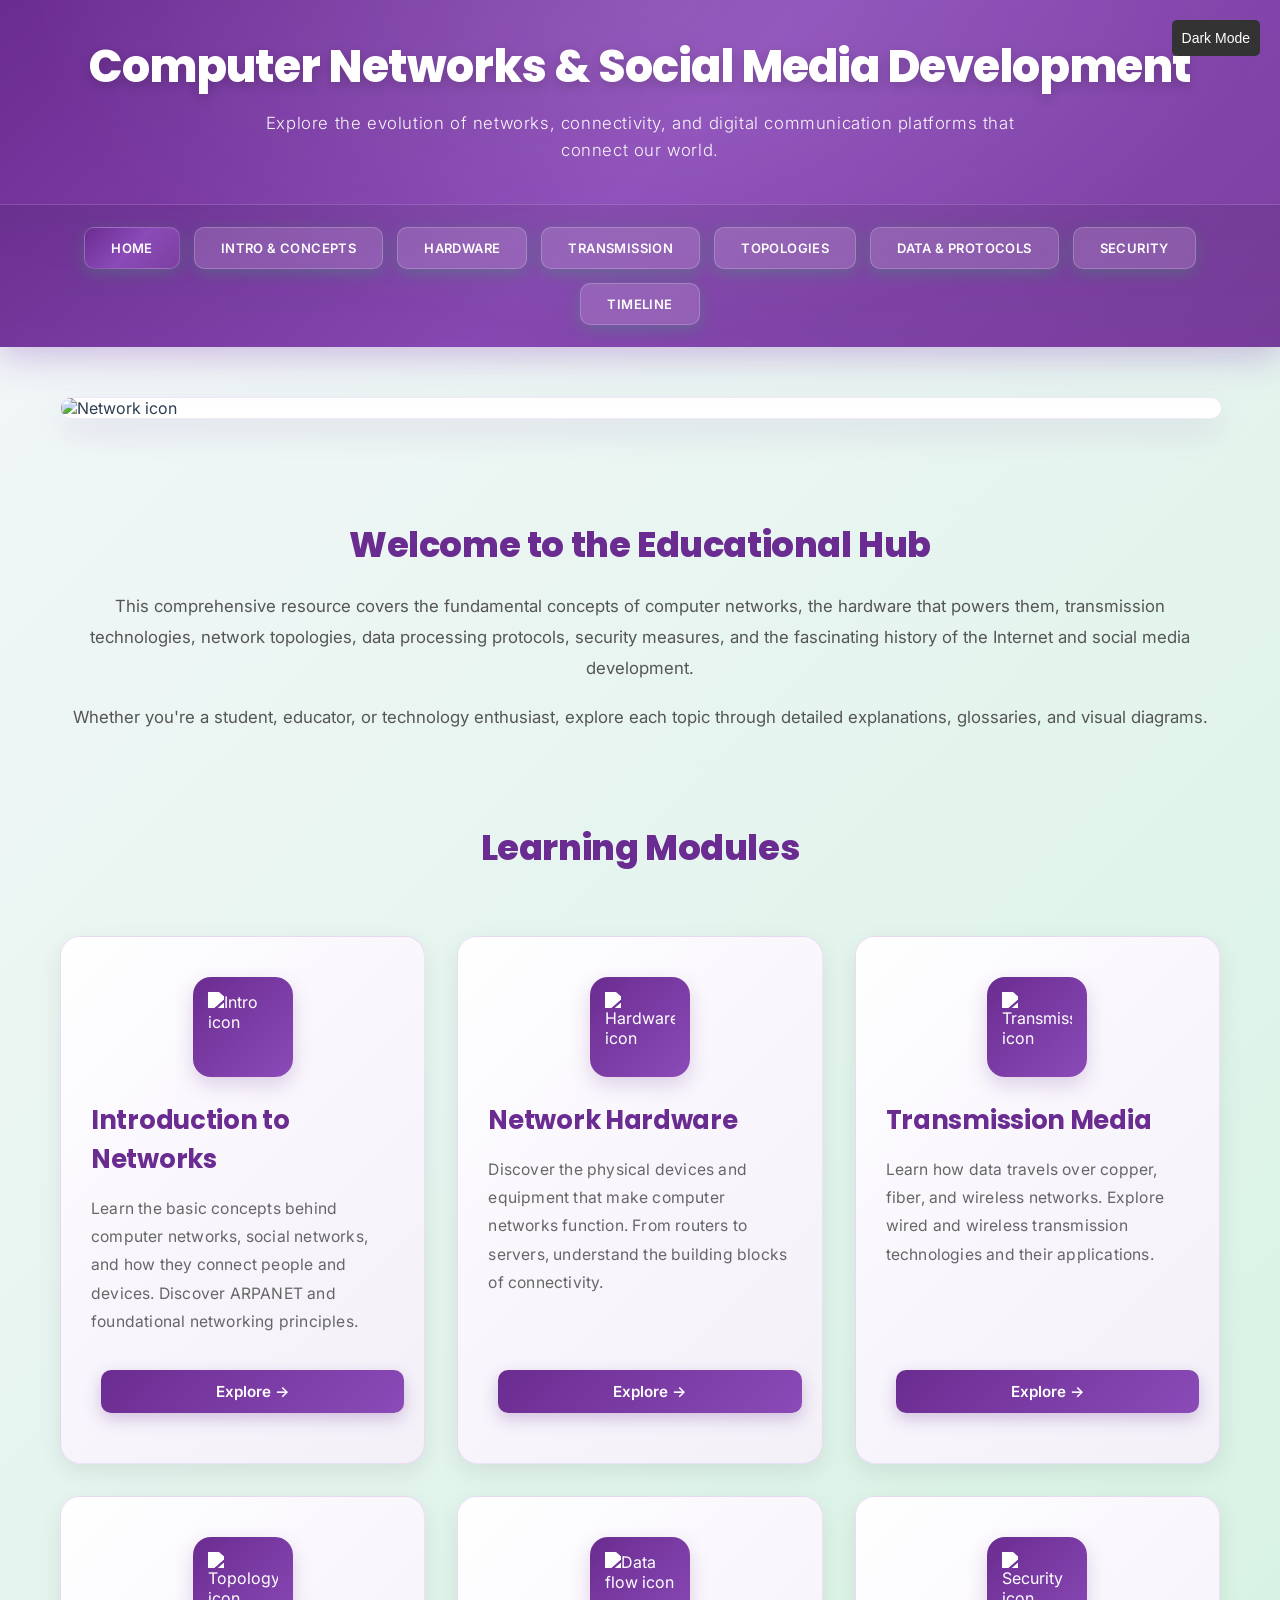
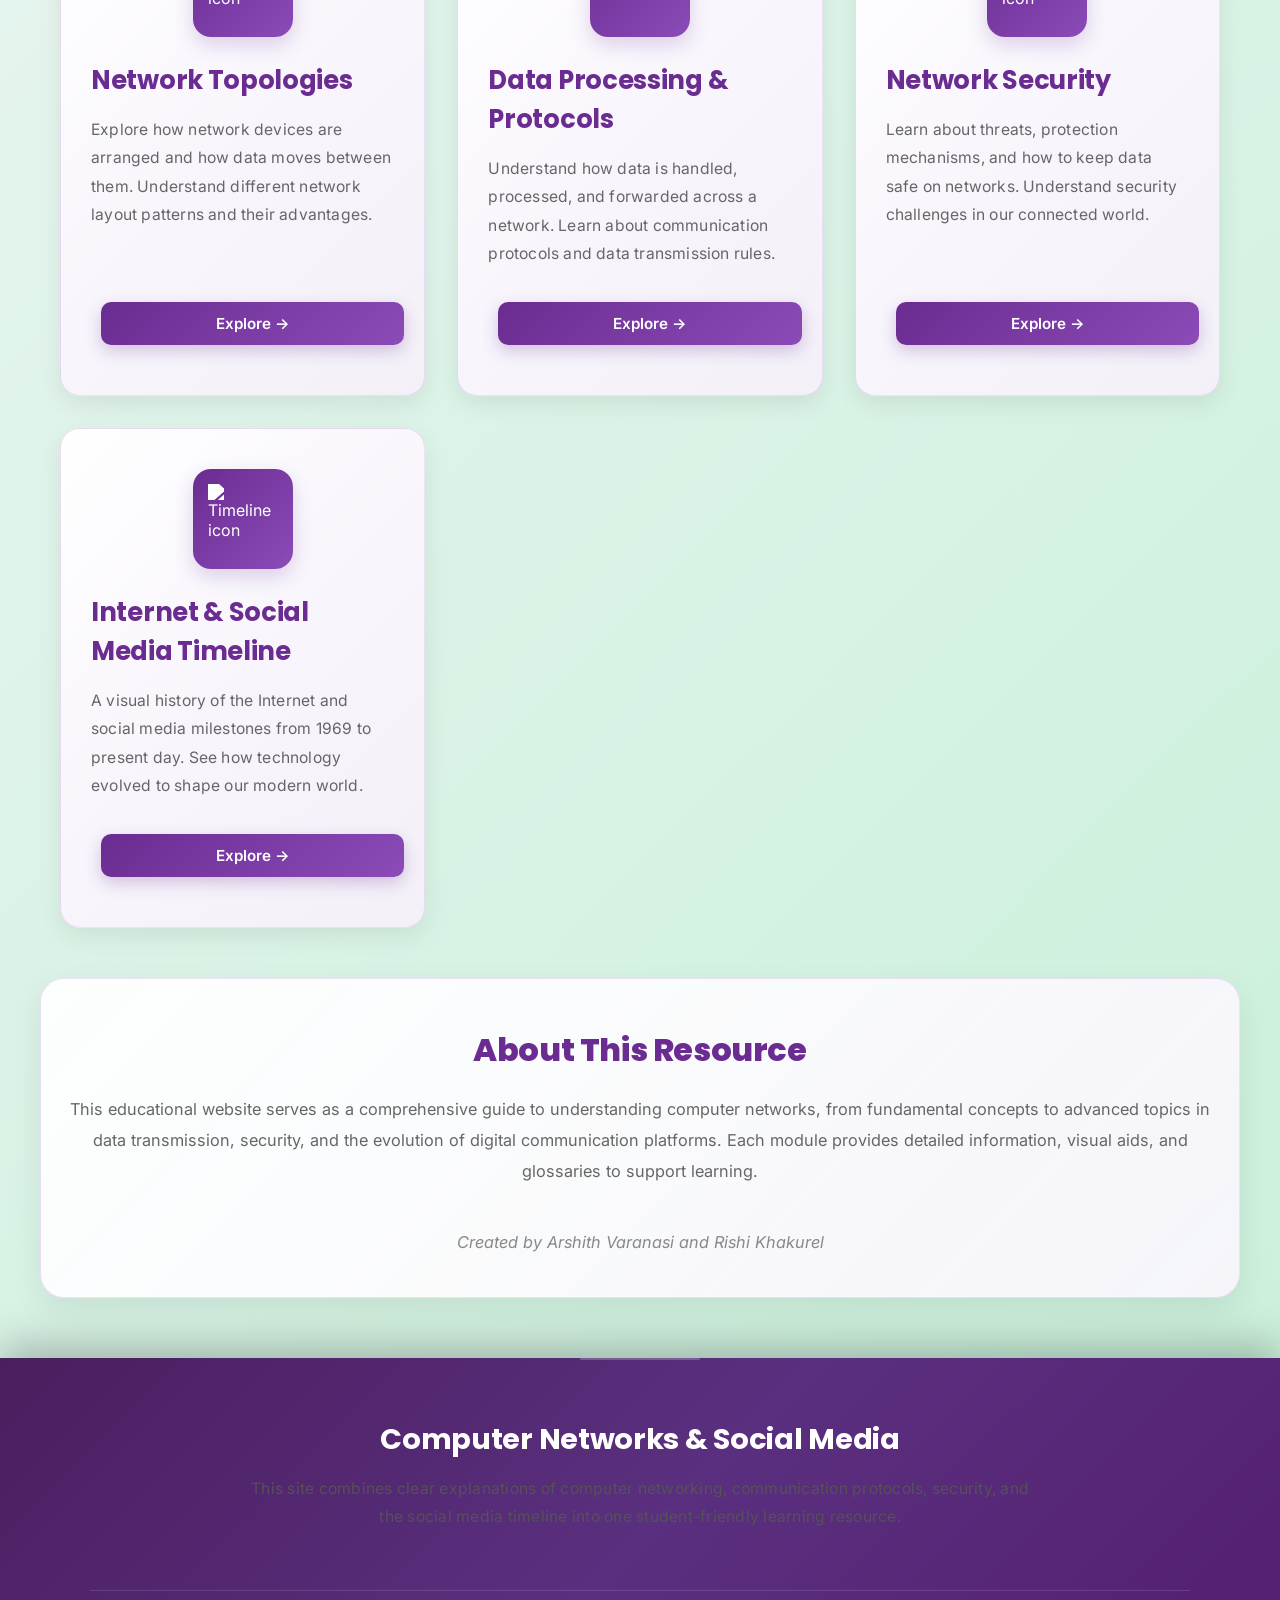
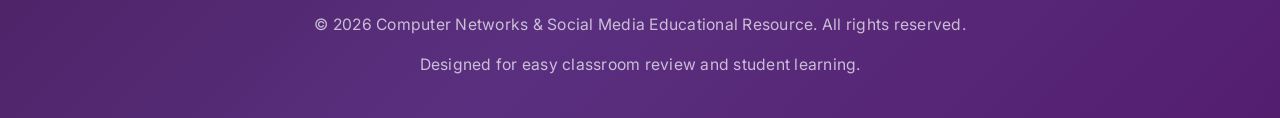
==== index.html @ 251a7e6c "Add files via upload" ====
<!DOCTYPE html>
<html lang="en">
<!-- FILE COMMENTS: index.html - Home page introducing the site, navigation menu, dark mode toggle, module cards, and about section. -->
<head>
    <!-- Page metadata and stylesheet link for page layout and theme -->
    <meta charset="UTF-8">
    <meta name="viewport" content="width=device-width, initial-scale=1.0">
    <title>Computer Networks & Social Media Timeline - Educational Resource</title>
    <link rel="stylesheet" href="style.css">
</head>
<body>
    <!-- Site header includes branding, navigation, and a theme toggle button -->
    <header class="site-header">
        <div class="site-branding">
            <h1>Computer Networks & Social Media Development</h1>
            <p class="subtitle">Explore the evolution of networks, connectivity, and digital communication platforms that connect our world.</p>
        </div>

                <!-- Navigation menu for moving across topic pages -->
        <nav>
            <a href="index.html" class="active">HOME</a>
            <a href="page1.html">INTRO & CONCEPTS</a>
            <a href="page2.html">HARDWARE</a>
            <a href="page3.html">TRANSMISSION</a>
            <a href="page4.html">TOPOLOGIES</a>
            <a href="page5.html">DATA & PROTOCOLS</a>
            <a href="page6.html">SECURITY</a>
            <a href="page7.html">TIMELINE</a>
        </nav>

                <!-- Button toggles dark mode and stores preference in localStorage -->
        <button id="dark-mode-toggle" style="position: fixed; top: 20px; right: 20px; z-index: 1001; padding: 10px; background: #333; color: white; border: none; border-radius: 5px; cursor: pointer;">Dark Mode </button>
    </header>

        <!-- JavaScript handles dark mode, sticky navigation, and page load behavior -->
    <script>
        document.addEventListener('DOMContentLoaded', function() {
            const isDarkMode = localStorage.getItem('darkMode') === 'true';
            if (isDarkMode) {
                document.body.classList.add('dark-mode');
                document.getElementById('dark-mode-toggle').textContent = 'Light Mode';
            }
        });

        window.addEventListener('scroll', function() {
            const nav = document.querySelector('nav');
            const header = document.querySelector('.site-header');
            const body = document.body;
            const headerHeight = header.offsetHeight;
            
            if (window.pageYOffset > headerHeight - 80) {
                nav.classList.add('sticky-nav');
                body.classList.add('nav-sticky');
            } else {
                nav.classList.remove('sticky-nav');
                body.classList.remove('nav-sticky');
            }
        });

        document.getElementById('dark-mode-toggle').addEventListener('click', function() {
            document.body.classList.toggle('dark-mode');
            const button = document.getElementById('dark-mode-toggle');
            const isDark = document.body.classList.contains('dark-mode');
            button.textContent = isDark ? 'Light Mode' : 'Dark Mode';
            localStorage.setItem('darkMode', isDark);
        });
    </script>

        <!-- Icon or illustration representing the current page theme -->
    <div class="page-icon">
        <img src="images/img1.webp" alt="Network icon">
    </div>

        <!-- Intro section explains the purpose of this educational resource -->
    <section class="intro-section">
        <h2>Welcome to the Educational Hub</h2>
        <p>This comprehensive resource covers the fundamental concepts of computer networks, the hardware that powers them, transmission technologies, network topologies, data processing protocols, security measures, and the fascinating history of the Internet and social media development.</p>
        <p>Whether you're a student, educator, or technology enthusiast, explore each topic through detailed explanations, glossaries, and visual diagrams.</p>
    </section>

    <section id="pages" class="pages-grid">
        <h2>Learning Modules</h2>
        
        <div class="page-card">
            <div class="card-icon">
                <img src="images/img4.svg" alt="Intro icon">
            </div>
            <h3>Introduction to Networks</h3>
            <p>Learn the basic concepts behind computer networks, social networks, and how they connect people and devices. Discover ARPANET and foundational networking principles.</p>
            <a href="page1.html" class="card-link">Explore →</a>
        </div>

        <div class="page-card">
            <div class="card-icon">
                <img src="https://images.unsplash.com/vector-1768405714040-582cff068970?q=80&w=1160&auto=format&fit=crop&ixlib=rb-4.1.0&ixid=M3wxMjA3fDB8MHxwaG90by1wYWdlfHx8fGVufDB8fHx8fA%3D%3D" alt="Hardware icon">
            </div>
            <h3>Network Hardware</h3>
            <p>Discover the physical devices and equipment that make computer networks function. From routers to servers, understand the building blocks of connectivity.</p>
            <a href="page2.html" class="card-link">Explore →</a>
        </div>

        <div class="page-card">
            <div class="card-icon">
                <img src="https://images.unsplash.com/vector-1762514272686-6409a6d37521?w=500&auto=format&fit=crop&q=60&ixlib=rb-4.1.0&ixid=M3wxMjA3fDB8MHxzZWFyY2h8NTl8fHRyYW5zbWlzc2lvbnxlbnwwfHwwfHx8MA%3D%3D" alt="Transmission icon">
            </div>
            <h3>Transmission Media</h3>
            <p>Learn how data travels over copper, fiber, and wireless networks. Explore wired and wireless transmission technologies and their applications.</p>
            <a href="page3.html" class="card-link">Explore →</a>
        </div>

        <div class="page-card">
            <div class="card-icon">
                <img src="https://images.unsplash.com/vector-1774963118379-eccd7ddd542d?w=500&auto=format&fit=crop&q=60&ixlib=rb-4.1.0&ixid=M3wxMjA3fDB8MHxzZWFyY2h8NDd8fG5ldHdvcmslMjBoYXJkd2FyZXxlbnwwfHwwfHx8MA%3D%3D" alt="Topology icon">
            </div>
            <h3>Network Topologies</h3>
            <p>Explore how network devices are arranged and how data moves between them. Understand different network layout patterns and their advantages.</p>
            <a href="page4.html" class="card-link">Explore →</a>
        </div>

        <div class="page-card">
            <div class="card-icon">
                <img src="https://cdn-icons-png.flaticon.com/512/8439/8439120.png" alt="Data flow icon">
            </div>
            <h3>Data Processing & Protocols</h3>
            <p>Understand how data is handled, processed, and forwarded across a network. Learn about communication protocols and data transmission rules.</p>
            <a href="page5.html" class="card-link">Explore →</a>
        </div>

        <div class="page-card">
            <div class="card-icon">
                <img src="https://images.unsplash.com/vector-1775556823900-485aad78c43a?q=80&w=1160&auto=format&fit=crop&ixlib=rb-4.1.0&ixid=M3wxMjA3fDB8MHxwaG90by1wYWdlfHx8fGVufDB8fHx8fA%3D%3D" alt="Security icon">
            </div>
            <h3>Network Security</h3>
            <p>Learn about threats, protection mechanisms, and how to keep data safe on networks. Understand security challenges in our connected world.</p>
            <a href="page6.html" class="card-link">Explore →</a>
        </div>

        <div class="page-card">
            <div class="card-icon">
                <img src="https://images.unsplash.com/vector-1775556827361-23c926ce6c55?q=80&w=1160&auto=format&fit=crop&ixlib=rb-4.1.0&ixid=M3wxMjA3fDB8MHxwaG90by1wYWdlfHx8fGVufDB8fHx8fA%3D%3D" alt="Timeline icon">
            </div>
            <h3>Internet & Social Media Timeline</h3>
            <p>A visual history of the Internet and social media milestones from 1969 to present day. See how technology evolved to shape our modern world.</p>
            <a href="page7.html" class="card-link">Explore →</a>
        </div>
    </section>

    <section class="about-section">
        <h2>About This Resource</h2>
        <p>This educational website serves as a comprehensive guide to understanding computer networks, from fundamental concepts to advanced topics in data transmission, security, and the evolution of digital communication platforms. Each module provides detailed information, visual aids, and glossaries to support learning.</p>
        <p style="text-align: center; margin-top: 40px; font-style: italic; color: #888;">Created by Arshith Varanasi and Rishi Khakurel</p>
    </section>

            <!-- Footer section contains site credits, copyright, and additional links -->
        <footer class="site-footer">
        <div class="footer-content">
            <div class="footer-brand">
                <h3>Computer Networks & Social Media</h3>
                <p>This site combines clear explanations of computer networking, communication protocols, security, and the social media timeline into one student-friendly learning resource.</p>
            </div>
        <div class="footer-bottom">
            <p class="footer-note">&copy; 2026 Computer Networks & Social Media Educational Resource. All rights reserved.</p>
            <p class="footer-note">Designed for easy classroom review and student learning.</p>
        </div>
    </footer>
    
</body>
</html>
---- style.css ----
/* style.css - Global styling, theme variables, responsive layout, cards, footer, and timeline styles */
@import url('https://fonts.googleapis.com/css2?family=Poppins:wght@300;400;500;600;700;800&family=Inter:wght@300;400;500;600&display=swap');

/* Root CSS variables for the light theme, colors, and reusable design values */
:root {
  --bg-body: linear-gradient(135deg, #f5f7fa 0%, #c7f0d8 100%);
  --color-body: #2c3e50;
  --bg-header: linear-gradient(135deg, #6b2c91 0%, #8b4bb8 50%, #7c3fa0 100%);
  --bg-footer: linear-gradient(135deg, #4a1f5f 0%, #5a2f7f 50%, #541e6f 100%);
  --color-nav: white;
  --bg-nav-a: rgba(255, 255, 255, 0.15);
  --bg-a: linear-gradient(135deg, #3aafa9 0%, #2b7a 100%);
  --color-a: white;
  --color-h2: #6b2c91;
  --bg-glossary: linear-gradient(135deg, rgba(255, 255, 255, 0.99) 0%, rgba(248, 245, 252, 0.98) 100%);
  --bg-glossary-item: linear-gradient(135deg, #ffffff 0%, #faf8fc 100%);
  --color-dt: #6b2c91;
  --color-dd: #666;
  --bg-white: #ffffff;
  --color-purple: #6b2c91;
  --color-gray: #666;
  --color-p: #555;
  --border-color: rgba(139, 75, 184, 0.12);
  --shadow-color: rgba(0, 0, 0, 0.08);
  --footer-color: white;
  --footer-link-color: rgba(255, 255, 255, 0.88);
  --gradient-purple: linear-gradient(90deg, #9c27b0, #6b2c91);
  --nav-before-bg: rgba(255, 255, 255, 0.1);
  --nav-hover-bg: rgba(255, 255, 255, 0.25);
  --nav-hover-border: rgba(255, 255, 255, 0.5);
  --timeline-line: #8b4bb8;
  --timeline-bg: white;
  --timeline-border: #8b4bb8;
  --timeline-shadow: rgba(0,0,0,0.3);
  --timeline-hover-shadow: rgba(58, 175, 169, 0.2);
  --page-card-bg: linear-gradient(135deg, #ffffff 0%, #f8f5fc 50%, #f3f0f8 100%);
  --page-card-border: rgba(139, 75, 184, 0.15);
  --page-card-shadow: rgba(0, 0, 0, 0.08);
  --page-card-icon-bg: linear-gradient(135deg, #6b2c91 0%, #8b4bb8 100%);
  --page-card-link-bg: linear-gradient(135deg, #6b2c91 0%, #8b4bb8 100%);
  --page-card-link-hover-bg: linear-gradient(135deg, #8b4bb8 0%, #6b2c91 100%);
  --intro-card-bg: linear-gradient(135deg, #ffffff 0%, #f8f5fc 50%, #f3f0f8 100%);
  --intro-card-border: #9c27b0;
  --intro-card-hover-border: #7b1fa2;
  --about-section-bg: linear-gradient(135deg, rgba(255, 255, 255, 0.95) 0%, rgba(248, 245, 252, 0.92) 100%);
  --about-section-border: rgba(139, 75, 184, 0.15);
}

/* Dark mode overrides set when the site is in dark theme mode */
.dark-mode {
  --bg-body: #000000;
  --color-body: #ffffff;
  --bg-header: #000000;
  --bg-footer: #000000;
  --color-nav: #ffffff;
  --bg-nav-a: rgba(255, 255, 255, 0.1);
  --bg-a: #000000;
  --color-a: #ffffff;
  --color-h2: #ffffff;
  --bg-glossary: #000000;
  --bg-glossary-item: #1a1a1a;
  --color-dt: #ffffff;
  --color-dd: #e0e0e0;
  --bg-white: #000000;
  --color-purple: #ffffff;
  --color-gray: #e0e0e0;
  --color-p: #e0e0e0;
  --border-color: rgba(255, 255, 255, 0.2);
  --shadow-color: rgba(255, 255, 255, 0.1);
  --footer-color: #ffffff;
  --footer-link-color: #e0e0e0;
  --gradient-purple: linear-gradient(90deg, #ffffff, #ffffff);
  --nav-before-bg: rgba(255, 255, 255, 0.15);
  --nav-hover-bg: rgba(255, 255, 255, 0.2);
  --nav-hover-border: rgba(255, 255, 255, 0.4);
  --timeline-line: #ffffff;
  --timeline-bg: #1a1a1a;
  --timeline-border: #ffffff;
  --timeline-shadow: rgba(255, 255, 255, 0.15);
  --timeline-hover-shadow: rgba(255, 255, 255, 0.25);
  --page-card-bg: #1a1a1a;
  --page-card-border: rgba(255, 255, 255, 0.2);
  --page-card-shadow: rgba(255, 255, 255, 0.1);
  --page-card-icon-bg: #ffffff;
  --page-card-link-bg: #ffffff;
  --page-card-link-hover-bg: #e0e0e0;
  --intro-card-bg: #1a1a1a;
  --intro-card-border: #ffffff;
  --intro-card-hover-border: #e0e0e0;
  --about-section-bg: #1a1a1a;
  --about-section-border: rgba(255, 255, 255, 0.2);
}

/* Styles for the dark mode toggle button, fixed on screen */
#dark-mode-toggle {
    position: fixed;
    top: 20px;
    right: 20px;
    z-index: 1001;
    padding: 10px 15px;
    background: #333;
    color: white;
    border: none;
    border-radius: 5px;
    cursor: pointer;
    font-size: 14px;
    transition: background 0.3s ease, top 0.3s ease;
}

/* Adjust dark mode toggle placement when the navigation becomes sticky */
body.nav-sticky #dark-mode-toggle {
    top: 88px !important;
}

#dark-mode-toggle:hover {
    background: #555;
}

.dark-mode #dark-mode-toggle {
    background: #ffffff;
    color: #000000;
}

.dark-mode #dark-mode-toggle:hover {
    background: #e0e0e0;
}

/* Dark Mode Hover Styles */
.dark-mode .glossary-item:hover dt {
    color: #e0e0e0;
}

.dark-mode .intro-card:hover h3 {
    color: #e0e0e0;
}

.dark-mode .intro-card h3 {
    color: #ffffff;
}

.dark-mode .intro-card p {
    color: #e0e0e0;
}

.dark-mode .intro-card .highlight {
    color: #ffffff;
}

.dark-mode .page-card h3 {
    color: #ffffff;
}

.dark-mode .page-card:hover h3 {
    color: #e0e0e0;
}

.dark-mode .page-card p {
    color: #e0e0e0;
}

.dark-mode .page-card .card-icon {
    background: #ffffff;
}

.dark-mode .page-card .card-icon img {
    filter: brightness(0) invert(0);
}

.dark-mode /* CTA button styles inside page cards */
.card-link {
    color: #000000;
}

.dark-mode .card-link:hover {
    color: #000000;
}

.dark-mode .glossary-grid:hover {
    border-color: #ffffff;
}

.dark-mode .glossary-item:hover {
    border-color: #ffffff;
}

.dark-mode .glossary-item dd {
    color: #e0e0e0;
}

.dark-mode .about-section /* Heading level 2 styles for section headings */
h2 {
    color: #ffffff;
}

.dark-mode .about-section p {
    color: #e0e0e0;
}

.dark-mode .intro-section h2 {
    color: #ffffff;
}

.dark-mode .intro-section p {
    color: #e0e0e0;
}

.dark-mode body > h2 {
    color: #ffffff;
}

.dark-mode body > h2::before {
    background: linear-gradient(180deg, #ffffff, #ffffff);
}

.dark-mode body > h2::after {
    background: linear-gradient(90deg, #ffffff, #ffffff);
}

.dark-mode .content h2 {
    color: #ffffff;
}

.dark-mode .content p {
    color: #e0e0e0;
}

.dark-mode dt {
    color: #ffffff;
}

.dark-mode dd {
    color: #e0e0e0;
}

.dark-mode #dark-mode-toggle:hover {
    background: #e0e0e0;
}

/* Global HTML element styles for smooth scrolling and overflow control */
html {
    overflow-x: hidden;
    scroll-behavior: smooth;
}

/* Body styles define base typography, background, animation, and color transitions */
body {
    font-family: 'Inter', sans-serif;
    margin: 0;
    padding: 0;
    background: var(--bg-body);
    min-height: 100vh;
    width: 100%;
    box-sizing: border-box;
    overflow-x: hidden;
    color: var(--color-body);
    animation: fadeIn 0.4s ease-in;
    transition: background 0.5s ease, color 0.5s ease;
}

body > *:not(.site-header):not(.site-footer) {
    margin: 30px auto 0;
    max-width: 1200px;
    padding: 20px;
    box-sizing: border-box;
    transition: margin-top 0.3s ease;
}

body.nav-sticky > *:not(.site-header):not(.site-footer) {
    margin: 80px auto 0;
}

/* Header bar styles including background, shadows, and positioning */
.site-header {
    background: var(--bg-header);
    width: 100%;
    padding: 0;
    margin: 0;
    box-shadow: 0 8px 32px rgba(139, 75, 184, 0.3), 0 0 60px rgba(139, 75, 184, 0.1);
    box-sizing: border-box;
    transition: all 0.3s ease;
    animation: slideDown 0.35s ease-out;
    position: relative;
}

.site-header::after {
    content: '';
    position: absolute;
    top: 0;
    left: 0;
    right: 0;
    bottom: 0;
    background: radial-gradient(ellipse at 50% 0%, rgba(255, 255, 255, 0.1) 0%, transparent 70%);
    pointer-events: none;
}

/* Footer container styling with background, padding, and text alignment */
.site-footer {
    position: relative;
    background: var(--bg-footer);
    width: 100%;
    padding: 60px 25px 40px;
    margin: 0;
    color: var(--footer-color);
    text-align: center;
    box-shadow: 0 -12px 40px rgba(0, 0, 0, 0.25);
    box-sizing: border-box;
    margin-top: 60px;
    animation: slideUp 0.35s ease-out 0.05s both;
    overflow: hidden;
    transition: background 0.5s ease, color 0.5s ease;
}

/* Decorative footer top line accent */
.site-footer::before {
    content: '';
    position: absolute;
    top: 0;
    left: 50%;
    transform: translateX(-50%);
    width: 120px;
    height: 2px;
    background: rgba(255, 255, 255, 0.22);
    border-radius: 999px;
}

.site-footer .footer-content {
    max-width: 1100px;
    margin: 0 auto;
    padding: 0 15px;
    display: flex;
    flex-direction: column;
    align-items: center;
    gap: 20px;
}

.site-footer .footer-brand {
    display: grid;
    gap: 14px;
    text-align: center;
}

.site-footer h3 {
    margin: 0;
    font-size: 1.8rem;
    font-weight: 700;
    letter-spacing: -0.3px;
}

.site-footer p {
    margin: 0;
    font-size: 0.98rem;
    line-height: 1.75;
    letter-spacing: 0.25px;
    font-weight: 400;
    opacity: 0.92;
}

.site-footer .footer-links {
    display: none;
}

.site-footer .footer-column h4 {
    margin: 0 0 12px 0;
    font-size: 1rem;
    font-weight: 700;
    letter-spacing: 0.2px;
    text-transform: uppercase;
    opacity: 0.9;
}

.site-footer .footer-column a,
.site-footer .footer-column p {
    display: block;
    color: var(--footer-link-color);
    text-decoration: none;
    margin-bottom: 12px;
    font-size: 0.95rem;
    line-height: 1.7;
    transition: color 0.5s ease;
}

.site-footer .footer-column a:hover {
    color: #ffffff;
}

.site-footer .footer-bottom {
    margin: 40px auto 0;
    max-width: 1100px;
    padding: 20px 15px 0;
    border-top: 1px solid rgba(255, 255, 255, 0.12);
    display: flex;
    flex-wrap: wrap;
    justify-content: center;
    gap: 12px;
    text-align: center;
}

.footer-note {
    color: rgba(255, 255, 255, 0.75);
    font-size: 0.88rem;
    margin: 0;
}

@media screen and (max-width: 860px) {
    .site-footer .footer-content {
        flex-direction: column;
    }
}

@media screen and (max-width: 640px) {
    .site-footer {
        padding: 50px 20px 30px;
    }

    .site-footer .footer-bottom {
        flex-direction: column;
        align-items: center;
    }
}

/* Animation used for subtle entrance effects on navigation links */
@keyframes slideFadeIn {
  from {
    opacity: 0;
    transform: translateY(20px);
  }
  to {
    opacity: 1;
    transform: translateY(0);
  }
}

/* Navigation link styling for menu items */
nav /* Default link/button style used across page cards and buttons */
a {
    animation: slideFadeIn 0.8s ease-out forwards;
    text-decoration: none;
    padding: 12px 26px;
    border: none;
    border-radius: 10px;
    background: var(--bg-nav-a);
    color: var(--color-nav);
    text-align: center;
    font-size: 13px;
    font-weight: 600;
    margin: 0;
    display: inline-block;
    transition: all 0.4s cubic-bezier(0.34, 1.56, 0.64, 1);
    white-space: nowrap;
    letter-spacing: 0.4px;
    border: 1.5px solid rgba(255, 255, 255, 0.2);
    position: relative;
    overflow: hidden;
}


nav a::before {
    content: '';
    position: absolute;
    top: 0;
    left: -100%;
    width: 100%;
    height: 100%;
    background: var(--nav-before-bg);
    transition: left 0.4s ease;
    z-index: -1;
}

nav a:hover::before {
    left: 0;
}

nav a:hover {
    background: var(--nav-hover-bg);
    transform: translateY(-3px);
    box-shadow: 0 6px 16px rgba(0, 0, 0, 0.2), 0 0 20px rgba(255, 255, 255, 0.15);
    border-color: var(--nav-hover-border);
}

a {
    text-decoration: none;
    padding: 15px 25px;
    border: none;
    border-radius: 25px;
    background: var(--bg-a);
    color: var(--color-a);
    text-align: center;
    font-size: 18px;
    font-weight: 500;
    margin: 10px;
    display: inline-block;
    transition: all 0.3s ease;
    box-shadow: 0 4px 15px rgba(39, 174, 96, 0.3);
}

/* Navigation bar container styling and layout */
nav {
    background: linear-gradient(180deg, rgba(0, 0, 0, 0.08) 0%, rgba(0, 0, 0, 0.04) 100%);
    padding: 22px 25px;
    display: flex;
    justify-content: center;
    flex-wrap: wrap;
    gap: 14px;
    max-width: 100%;
    margin: 0;
    box-sizing: border-box;
    border-top: 1px solid rgba(255, 255, 255, 0.15);
    transition: all 0.3s ease;
}
nav a.active {
     background: var(--bg-header);
}

nav.sticky-nav {
    position: fixed;
    top: 0;
    left: 0;
    right: 0;
    background: var(--bg-header);
    box-shadow: 0 4px 20px rgba(0, 0, 0, 0.15);
    z-index: 1000;
}



a:not(nav a):hover {
    transform: translateY(-4px);
    box-shadow: 0 12px 28px rgba(39, 174, 96, 0.6);
}

/* Heading level 1 styles for main page titles */
h1 {
    font-family: 'Poppins', sans-serif;
    font-weight: 800;
    text-shadow: 2px 2px 8px rgba(0, 0, 0, 0.1);
}

h2 {
    font-family: 'Poppins', sans-serif;
    font-weight: 800;
    color: var(--color-h2);
    letter-spacing: -0.4px;
    transition: color 0.5s ease;
}

h3 {
    font-family: 'Poppins', sans-serif;
    font-weight: 700;
}

/* Layout for glossary item grid sections */
.glossary-grid {
    display: grid;
    grid-template-columns: repeat(auto-fit, minmax(340px, 1fr));
    gap: 28px;
    padding: 50px 30px;
    justify-items: start;
    background: var(--bg-glossary);
    border: 1px solid var(--border-color);
    border-radius: 20px;
    margin: 0 auto 50px;
    box-shadow: inset 0 1px 3px rgba(255, 255, 255, 0.5), 0 8px 32px var(--shadow-color);
    animation: slideUp 0.5s ease-out 0.15s both;
    transition: background 0.5s ease, border-color 0.5s ease, box-shadow 0.5s ease;
}
.glossary-grid:hover {
    transform: translateY(-8px);
    box-shadow: 0 16px 40px rgba(139, 75, 184, 0.22);
    border-color: var(--color-purple);
    background: var(--bg-glossary);
}

.dark-mode .glossary-grid:hover {
    box-shadow: 0 16px 40px rgba(255, 255, 255, 0.2);
}

/* Individual glossary card styling and hover effects */
.glossary-item {
    width: 100%;
    border: 1px solid rgba(139, 75, 184, 0.15);
    border-radius: 14px;
    background: var(--bg-glossary-item);
    box-shadow: 0 2px 16px rgba(0, 0, 0, 0.06);
    transition: all 0.5s cubic-bezier(0.34, 1.56, 0.64, 1);
    cursor: pointer;
    margin: 0;
    overflow: hidden;
    position: relative;
    animation: scaleIn 0.35s ease-out;
}

.dark-mode .glossary-item {
    border: 1px solid rgba(255, 255, 255, 0.2);
}

.glossary-item::before {
    content: '';
    position: absolute;
    top: 0;
    left: 0;
    right: 0;
    height: 3px;
    background: var(--gradient-purple);
    transform: scaleX(0);
    transform-origin: left;
    transition: transform 0.5s cubic-bezier(0.34, 1.56, 0.64, 1);
    z-index: 1;
}

.glossary-item:hover::before {
    transform: scaleX(1);
}

.glossary-item:hover {
    transform: translateY(-8px);
    box-shadow: 0 16px 40px rgba(139, 75, 184, 0.22);
    border-color: var(--color-purple);
    background: var(--bg-glossary-item);
}

.dark-mode .glossary-item:hover {
    box-shadow: 0 16px 40px rgba(255, 255, 255, 0.2);
    border-color: rgba(255, 255, 255, 0.5);
}

.glossary-item dt {
    color: var(--color-dt);
    font-weight: 800;
    padding: 20px 24px 10px 24px;
    margin: 0;
    display: block;
    font-family: 'Poppins', sans-serif;
    font-size: 1.1em;
    letter-spacing: -0.2px;
    border-bottom: 2px solid rgba(139, 75, 184, 0.08);
    transition: all 0.3s ease;
}

.dark-mode .glossary-item dt {
    color: #ffffff !important;
    border-bottom: 2px solid rgba(255, 255, 255, 0.1) !important;
}

.glossary-item:hover dt {
    color: #7b1fa2;
}

.dark-mode .glossary-item:hover dt {
    color: #e0e0e0;
}

.glossary-item dd {
    padding: 16px 24px 20px 24px;
    margin: 0;
    color: var(--color-dd);
    display: block;
    line-height: 1.8;
    font-size: 0.96em;
    font-weight: 400;
    letter-spacing: 0.2px;
}

.dark-mode .glossary-item dd {
    color: #ffffff;
}

dt {
    color: var(--color-dt);
    font-weight: 800;
    padding: 15px 20px 5px 20px;
    font-family: 'Poppins', sans-serif;
    margin: 0;
    display: block;
    font-size: 1.08em;
    letter-spacing: -0.2px;
}

.dark-mode dt {
    color: #ffffff;
}

dd {
    padding: 8px 20px 15px 20px;
    margin: 0;
    color: #666;
    display: block;
    line-height: 1.8;
    font-weight: 400;
    letter-spacing: 0.2px;
}

.dark-mode dd {
    color: #ffffff;
}

/* Grid layout for introductory concept cards */
.intro-cards {
    display: grid;
    grid-template-columns: repeat(auto-fit, minmax(320px, 1fr));
    gap: 28px;
    padding: 50px 0;
    margin-bottom: 40px;
    animation: slideUp 0.5s ease-out 0.1s both;
}

/* Styling for each intro card with hover effects and gradient accents */
.intro-card {
    background: var(--intro-card-bg);
    border-left: 6px solid var(--intro-card-border);
    border-radius: 16px;
    padding: 35px;
    box-shadow: 0 8px 24px rgba(0, 0, 0, 0.08), 0 0 1px rgba(0, 0, 0, 0.05);
    transition: all 0.5s cubic-bezier(0.34, 1.56, 0.64, 1);
    position: relative;
    overflow: hidden;
    animation: scaleIn 0.35s ease-out;
}

.intro-card::before {
    content: '';
    position: absolute;
    top: 0;
    left: 0;
    right: 0;
    bottom: 0;
    background: linear-gradient(135deg, rgba(156, 39, 176, 0.15) 0%, transparent 100%);
    opacity: 0;
    transition: opacity 0.4s ease;
    z-index: 0;
}

.dark-mode .intro-card::before {
    background: linear-gradient(135deg, rgba(255, 255, 255, 0.1) 0%, transparent 100%);
}

.intro-card::after {
    content: '';
    position: absolute;
    top: -50%;
    right: -50%;
    width: 300px;
    height: 300px;
    background: radial-gradient(circle, rgba(156, 39, 176, 0.1) 0%, transparent 70%);
    opacity: 0;
    transition: all 0.6s ease;
    z-index: 0;
}

.dark-mode .intro-card::after {
    background: radial-gradient(circle, rgba(255, 255, 255, 0.08) 0%, transparent 70%);
}

.intro-card:hover {
    transform: translateY(-12px);
    box-shadow: 0 20px 40px rgba(156, 39, 176, 0.2), 0 0 40px rgba(156, 39, 176, 0.1);
    border-left-color: #7b1fa2;
}

.dark-mode .intro-card:hover {
    box-shadow: 0 20px 40px rgba(255, 255, 255, 0.2), 0 0 40px rgba(255, 255, 255, 0.1);
    border-left-color: #e0e0e0;
}

.intro-card:hover::before {
    opacity: 1;
}

.intro-card:hover::after {
    opacity: 1;
    transform: translate(-50%, -50%);
}

.intro-card h3 {
    color: #9c27b0;
    font-size: 1.5em;
    font-weight: 700;
    margin: 0 0 16px 0;
    font-family: 'Poppins', sans-serif;
    letter-spacing: -0.3px;
    position: relative;
    z-index: 1;
    transition: color 0.3s ease;
}

.intro-card:hover h3 {
    color: #7b1fa2;
}

.dark-mode .intro-card h3 {
    color: #ffffff;
}

.dark-mode .intro-card:hover h3 {
    color: #e0e0e0;
}

.intro-card p {
    color: #555;
    line-height: 1.85;
    margin: 0;
    font-size: 0.98em;
    font-weight: 400;
    position: relative;
    z-index: 1;
    letter-spacing: 0.2px;
}

.intro-card .highlight {
    color: #9c27b0;
    font-weight: 600;
}

.site-branding {
    text-align: center;
    padding: 40px 25px;
    max-width: 1200px;
    margin: 0 auto;
    animation: slideDown 0.4s ease-out;
}

.page-image {
    max-width: 900px;
    margin: 0 auto 20px;
    padding: 0 20px;
}

.page-image img {
    width: 100%;
    display: block;
    border-radius: 26px;
    box-shadow: 0 18px 40px rgba(107, 44, 145, 0.12);
    border: 1px solid rgba(139, 75, 184, 0.14);
}

.dark-mode .page-image img {
    box-shadow: 0 18px 40px rgba(255, 255, 255, 0.1);
    border: 1px solid rgba(255, 255, 255, 0.15);
}

/* Styles for page icon image containers */
.page-icon {
    max-width: 260px;
    margin: 18px auto 32px;
    padding: 0 20px;
}

.page-icon img {
    width: 100%;
    display: block;
    border-radius: 22px;
    box-shadow: 0 14px 30px rgba(107, 44, 145, 0.1);
    border: 1px solid rgba(139, 75, 184, 0.12);
    background: white;
}

.dark-mode .page-icon img {
    box-shadow: 0 14px 30px rgba(255, 255, 255, 0.1);
    border: 1px solid rgba(255, 255, 255, 0.15);
    background: #1a1a1a;
}

.site-branding h1 {
    color: white;
    font-size: 2.8em;
    margin: 0;
    padding: 0;
    font-family: 'Poppins', sans-serif;
    font-weight: 800;
    letter-spacing: -1px;
    text-shadow: 0 4px 12px rgba(0, 0, 0, 0.2);
    line-height: 1.2;
}

.site-branding p {
    margin: 16px auto 0;
    color: rgba(255, 255, 255, 0.95);
    font-size: 1.05rem;
    max-width: 800px;
    font-weight: 300;
    letter-spacing: 0.6px;
    line-height: 1.6;
}

body > h2,
body > .glossary-grid,
body > .intro-cards,
body > p:first-of-type,
body > /* Timeline container styles for the history page */
.timeline {
    margin: 0 auto !important;
    max-width: 1200px;
    box-sizing: border-box;
}

body > h2 {
    text-align: center;
    font-size: 2.4rem;
    padding: 60px 25px 35px;
    color: #6b2c91;
    font-weight: 800;
    margin-top: 70px !important;
    letter-spacing: -0.6px;
    animation: slideUp 0.4s ease-out 0.05s both;
    position: relative;
}

.dark-mode body > h2 {
    color: #ffffff;
}

body > h2::before {
    content: '';
    display: inline-block;
    width: 6px;
    height: 30px;
    background: linear-gradient(180deg, #6b2c91, #8b4bb8);
    border-radius: 3px;
    margin-right: 15px;
    vertical-align: middle;
}

body > h2::after {
    content: '';
    display: block;
    width: 60px;
    height: 4px;
    background: linear-gradient(90deg, #6b2c91, #8b4bb8);
    border-radius: 2px;
    margin: 16px auto 0;
}

body > .glossary-grid {
    margin-bottom: 40px !important;
}   

p {
    max-width: 800px;
    margin: 0 auto 30px;
    line-height: 1.8;
    font-size: 15px;
    color: var(--color-p);
    transition: color 0.5s ease;
}


.intro-section {
    max-width: 900px;
    margin: 60px auto 50px;
    padding: 0 25px;
    text-align: center;
    animation: slideUp 0.5s ease-out 0.1s both;
}

.intro-section h2 {
    font-size: 2.2rem;
    margin-bottom: 20px;
    color: #6b2c91;
    transition: color 0.5s ease;
}

.dark-mode .intro-section h2 {
    color: #ffffff;
}

.intro-section p {
    font-size: 1.05rem;
    line-height: 1.85;
    color: var(--color-p);
    margin-bottom: 18px;
    max-width: 100%;
    transition: color 0.5s ease;
}

.pages-grid {
    display: grid;
    grid-template-columns: repeat(auto-fit, minmax(300px, 1fr));
    gap: 32px;
    padding: 80px 25px 60px;
    max-width: 1200px;
    margin: 0 auto;
    animation: slideUp 0.5s ease-out 0.2s both;
}

.pages-grid h2 {
    grid-column: 1 / -1;
    text-align: center;
    font-size: 2.2rem;
    margin: 0 0 30px 0;
    color: #6b2c91;
}

.dark-mode .pages-grid h2 {
    color: #ffffff;
}

/* Card styles for module links on the home page */
.page-card {
    background: var(--page-card-bg);
    border: 1px solid var(--page-card-border);
    border-radius: 20px;
    padding: 40px 30px;
    box-shadow: 0 8px 24px var(--page-card-shadow), 0 0 1px rgba(0, 0, 0, 0.05);
    transition: all 0.5s cubic-bezier(0.34, 1.56, 0.64, 1);
    position: relative;
    overflow: hidden;
    display: flex;
    flex-direction: column;
    animation: scaleIn 0.35s ease-out;
}

.page-card::before {
    content: '';
    position: absolute;
    top: 0;
    left: 0;
    right: 0;
    bottom: 0;
    background: linear-gradient(135deg, rgba(156, 39, 176, 0.1) 0%, transparent 100%);
    opacity: 0;
    transition: opacity 0.4s ease;
    z-index: 0;
}

.dark-mode .page-card::before {
    background: linear-gradient(135deg, rgba(255, 255, 255, 0.08) 0%, transparent 100%);
}

.page-card:hover {
    transform: translateY(-14px);
    box-shadow: 0 24px 48px rgba(156, 39, 176, 0.22);
    border-color: #8b4bb8;
}

.dark-mode .page-card:hover {
    box-shadow: 0 24px 48px rgba(255, 255, 255, 0.22);
    border-color: rgba(255, 255, 255, 0.5);
}

.page-card:hover::before {
    opacity: 1;
}

.card-icon {
    width: 100px;
    height: 100px;
    margin: 0 auto 24px;
    background: var(--page-card-icon-bg);
    border-radius: 18px;
    display: flex;
    align-items: center;
    justify-content: center;
    box-shadow: 0 8px 20px rgba(107, 44, 145, 0.2);
    transition: all 0.4s ease;
    position: relative;
    z-index: 1;
}

.dark-mode .card-icon {
    box-shadow: 0 8px 20px rgba(255, 255, 255, 0.15);
}

.page-card:hover .card-icon {
    transform: scale(1.1) rotate(5deg);
    box-shadow: 0 12px 32px rgba(107, 44, 145, 0.35);
}

.dark-mode .page-card:hover .card-icon {
    box-shadow: 0 12px 32px rgba(255, 255, 255, 0.25);
}

.card-icon img {
    width: 70%;
    height: 70%;
    object-fit: contain;
    filter: brightness(0) invert(1);
}

.page-card h3 {
    color: #6b2c91;
    font-size: 1.6em;
    font-weight: 700;
    margin: 0 0 16px 0;
    font-family: 'Poppins', sans-serif;
    letter-spacing: -0.3px;
    position: relative;
    z-index: 1;
    transition: color 0.3s ease;
}

.page-card:hover h3 {
    color: #8b4bb8;
}

.dark-mode .page-card h3 {
    color: #ffffff;
}

.dark-mode .page-card:hover h3 {
    color: #e0e0e0;
}

.page-card p {
    color: #666;
    line-height: 1.8;
    margin: 0 0 24px 0;
    font-size: 0.98em;
    font-weight: 400;
    position: relative;
    z-index: 1;
    letter-spacing: 0.2px;
    flex-grow: 1;
    max-width: 100%;
}

.card-link {
    background: var(--page-card-link-bg);
    color: white;
    text-decoration: none;
    padding: 12px 24px;
    border-radius: 10px;
    font-weight: 600;
    font-size: 0.95rem;
    text-align: center;
    transition: all 0.3s cubic-bezier(0.34, 1.56, 0.64, 1);
    border: none;
    box-shadow: 0 6px 16px rgba(107, 44, 145, 0.25);
    position: relative;
    z-index: 1;
    display: inline-block;
    width: 100%;
    box-sizing: border-box;
}

.dark-mode .card-link {
    box-shadow: 0 6px 16px rgba(255, 255, 255, 0.15);
}

.card-link:hover {
    background: var(--page-card-link-hover-bg);
    transform: translateY(-3px);
    box-shadow: 0 12px 28px rgba(107, 44, 145, 0.4);
}

.dark-mode .card-link:hover {
    box-shadow: 0 12px 28px rgba(255, 255, 255, 0.25);
}

/* About section styling box with background and border */
.about-section {
    max-width: 900px;
    margin: 80px auto 60px;
    padding: 60px 25px;
    background: var(--about-section-bg);
    border: 1px solid var(--about-section-border);
    border-radius: 24px;
    box-shadow: 0 12px 32px rgba(0, 0, 0, 0.08);
    animation: slideUp 0.5s ease-out 0.3s both;
    text-align: center;
    transition: background 0.5s ease, border-color 0.5s ease;
}

.about-section h2 {
    font-size: 2rem;
    margin-bottom: 20px;
    color: #6b2c91;
    transition: color 0.5s ease;
}

.dark-mode .about-section h2 {
    color: #ffffff;
}

.about-section p {
    font-size: 1.02rem;
    line-height: 1.9;
    color: #666;
    margin-bottom: 20px;
    max-width: 100%;
    transition: color 0.5s ease;
}

/* Timeline Styles */
.timeline {
    position: relative;
    max-width: 1000px;
    margin: 0 auto;
    padding: 20px;
}

.timeline::after {
    content: '';
    position: absolute;
    width: 6px;
    background-color: var(--timeline-line);
    top: 0;
    bottom: 0;
    left: 50%;
    margin-left: -3px;
}

.container {
    padding: 10px 40px;
    position: relative;
    background-color: inherit;
    width: 50%;
}

.container::after {
    content: '';
    position: absolute;
    width: 25px;
    height: 25px;
    right: -17px;
    background-color: var(--timeline-bg);
    border: 4px solid var(--timeline-line);
    top: 15px;
    border-radius: 50%;
    z-index: 1;
    transition: background-color 0.3s ease;
}

.left {
    left: 0;
}

.right {
    left: 50%;
}

.right::after {
    left: -16px;
}

.content {
    padding: 20px 30px;
    background-color: var(--timeline-bg);
    position: relative;
    border-radius: 12px;
    box-shadow: 0 4px 10px var(--timeline-shadow);
    transition: all 0.3s ease-in-out;
    border: 1px solid var(--timeline-border);
}

.content:hover {
    transform: translateY(-5px);
    box-shadow: 0 12px 24px var(--timeline-hover-shadow);
    border-color: var(--timeline-line);
}

.container:hover::after {
    background-color: var(--timeline-line);
}

.content h2 {
    margin: 0 0 10px;
    color: var(--timeline-line);
    font-size: 1.4rem;
    transition: color 0.5s ease;
}

.content p {
    margin: 0;
    color: var(--color-dd);
    transition: color 0.5s ease;
}

/* Responsive adjustments for mobile screen sizes */
@media screen and (max-width: 600px) {
    .timeline::after {
        left: 31px;
    }
    .container {
        width: 100%;
        padding-left: 70px;
        padding-right: 25px;
    }
    .container::after {
        left: 15px;
    }
    .right {
        left: 0%;
    }
}
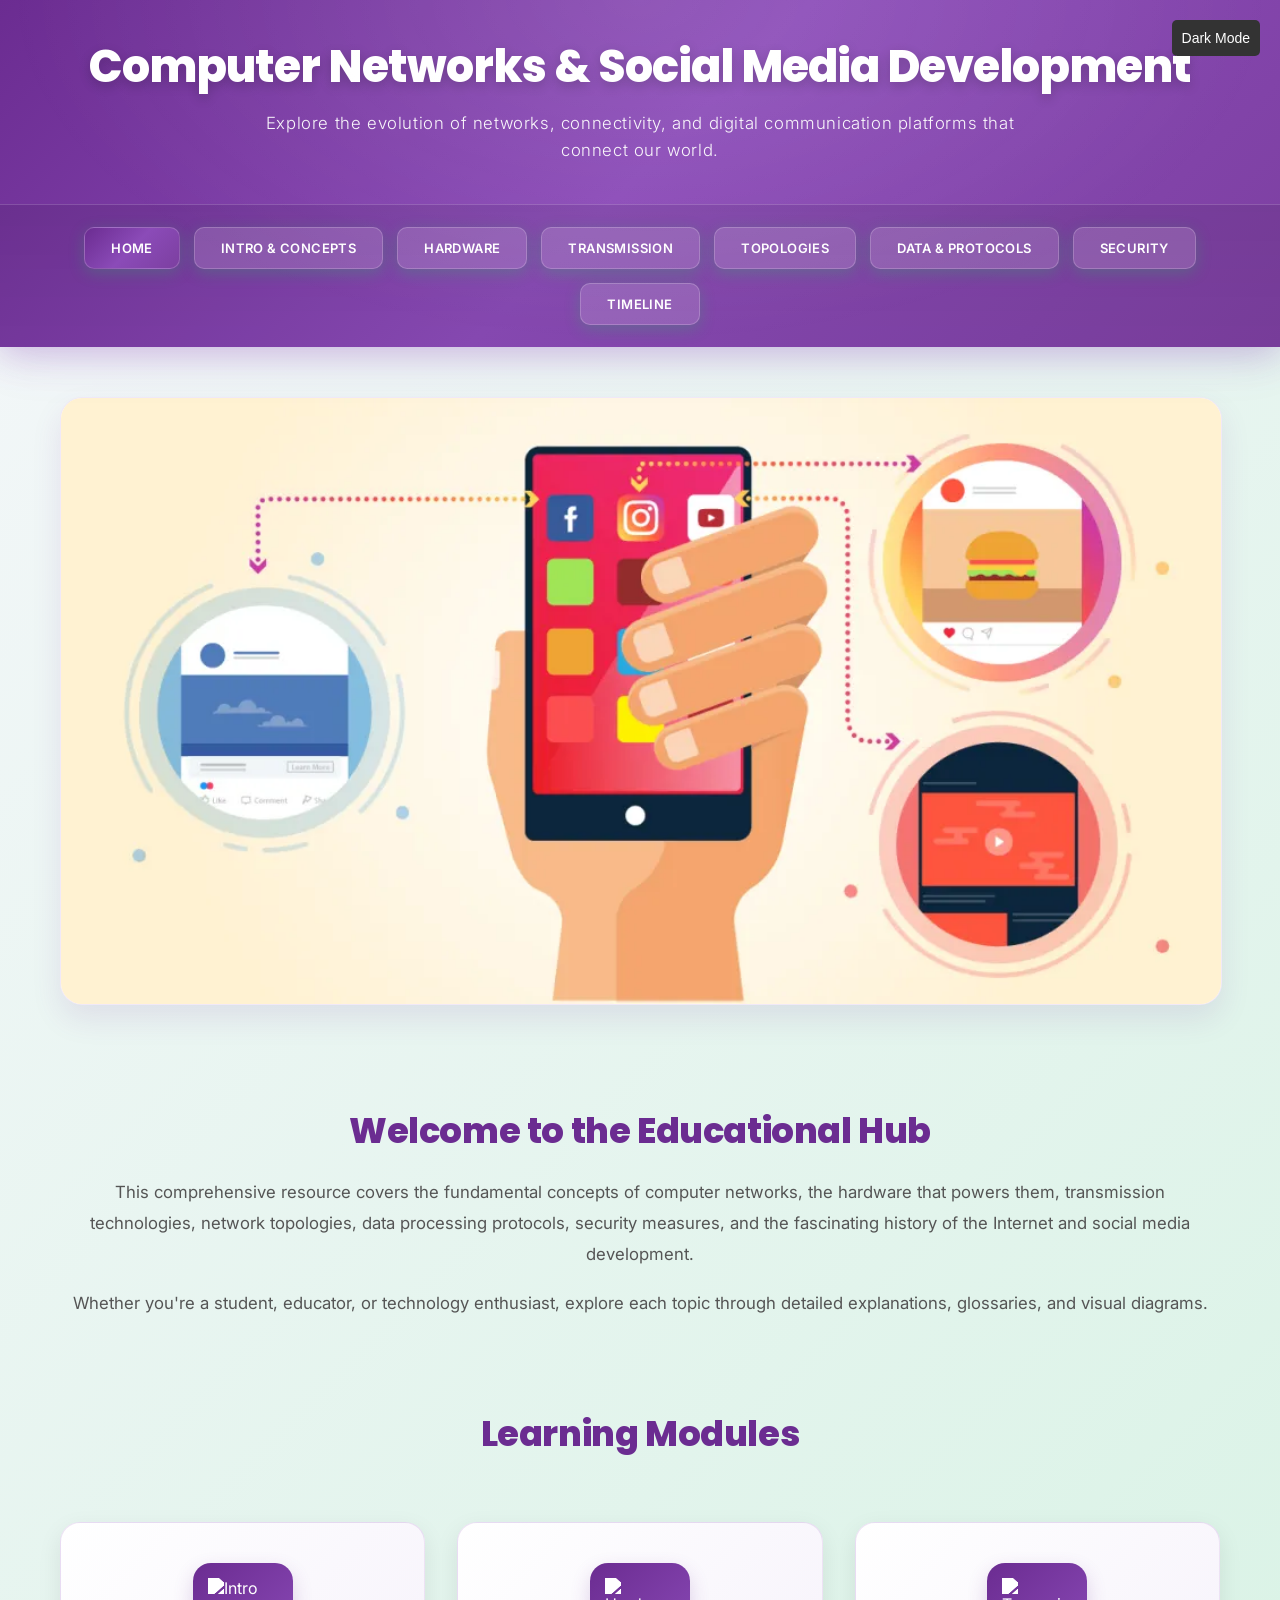
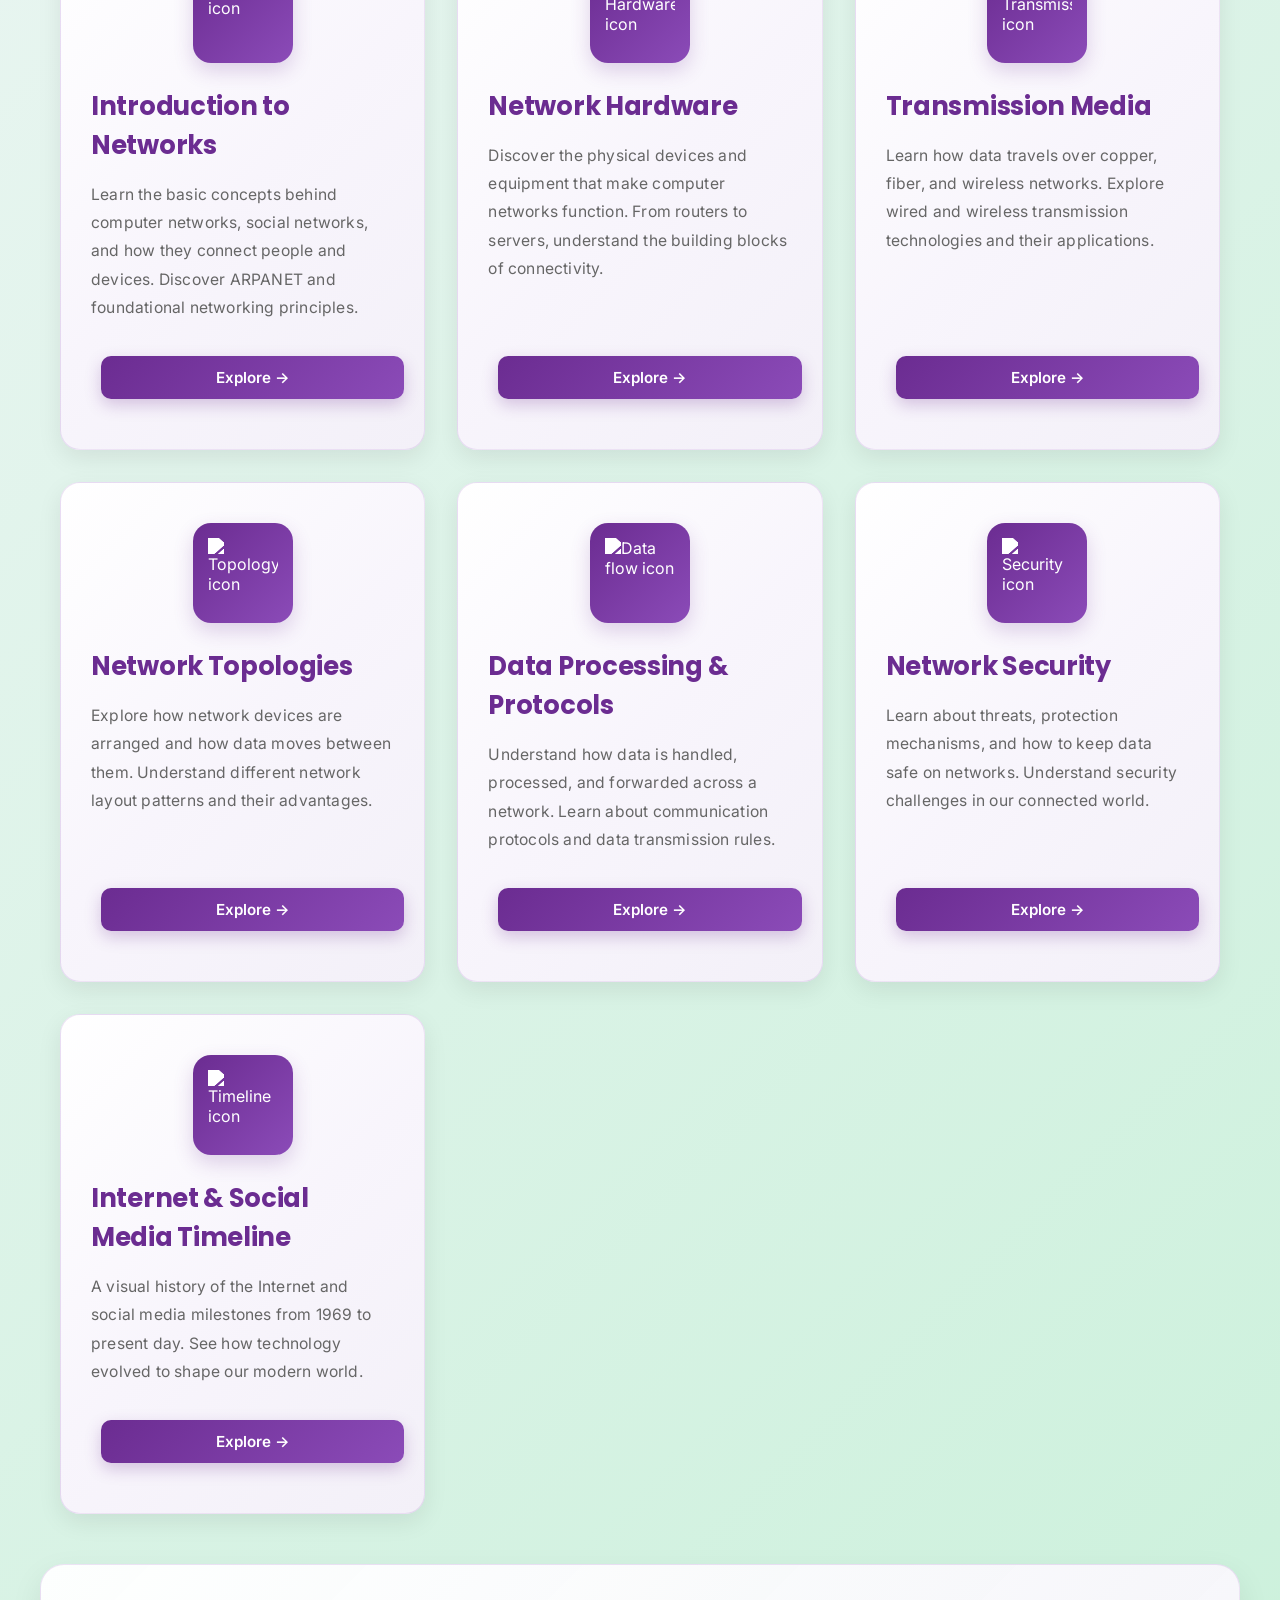
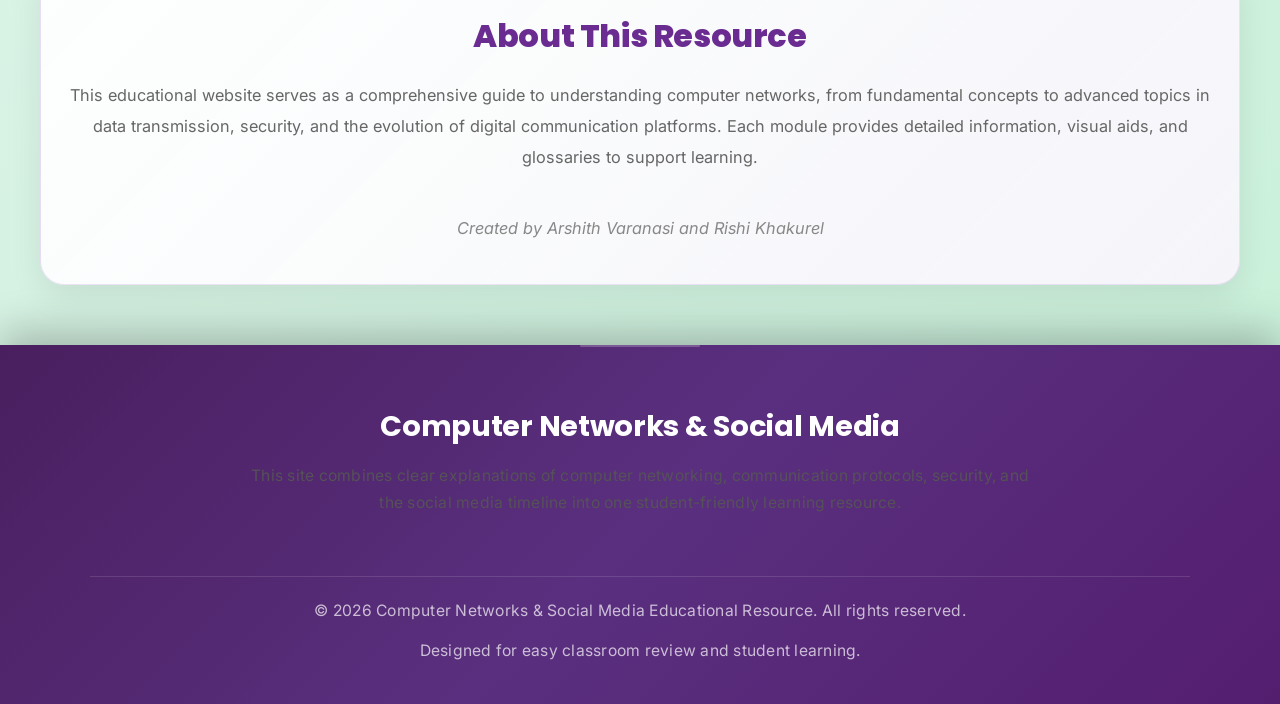
==== commit 2c444c26: "Add files via upload" ====
--- a/index.html
+++ b/index.html
@@ -68,7 +68,7 @@
 
         <!-- Icon or illustration representing the current page theme -->
     <div class="page-icon">
-        <img src="images/img1.webp" alt="Network icon">
+        <img src="img1.webp" alt="Network icon">
     </div>
 
         <!-- Intro section explains the purpose of this educational resource -->
